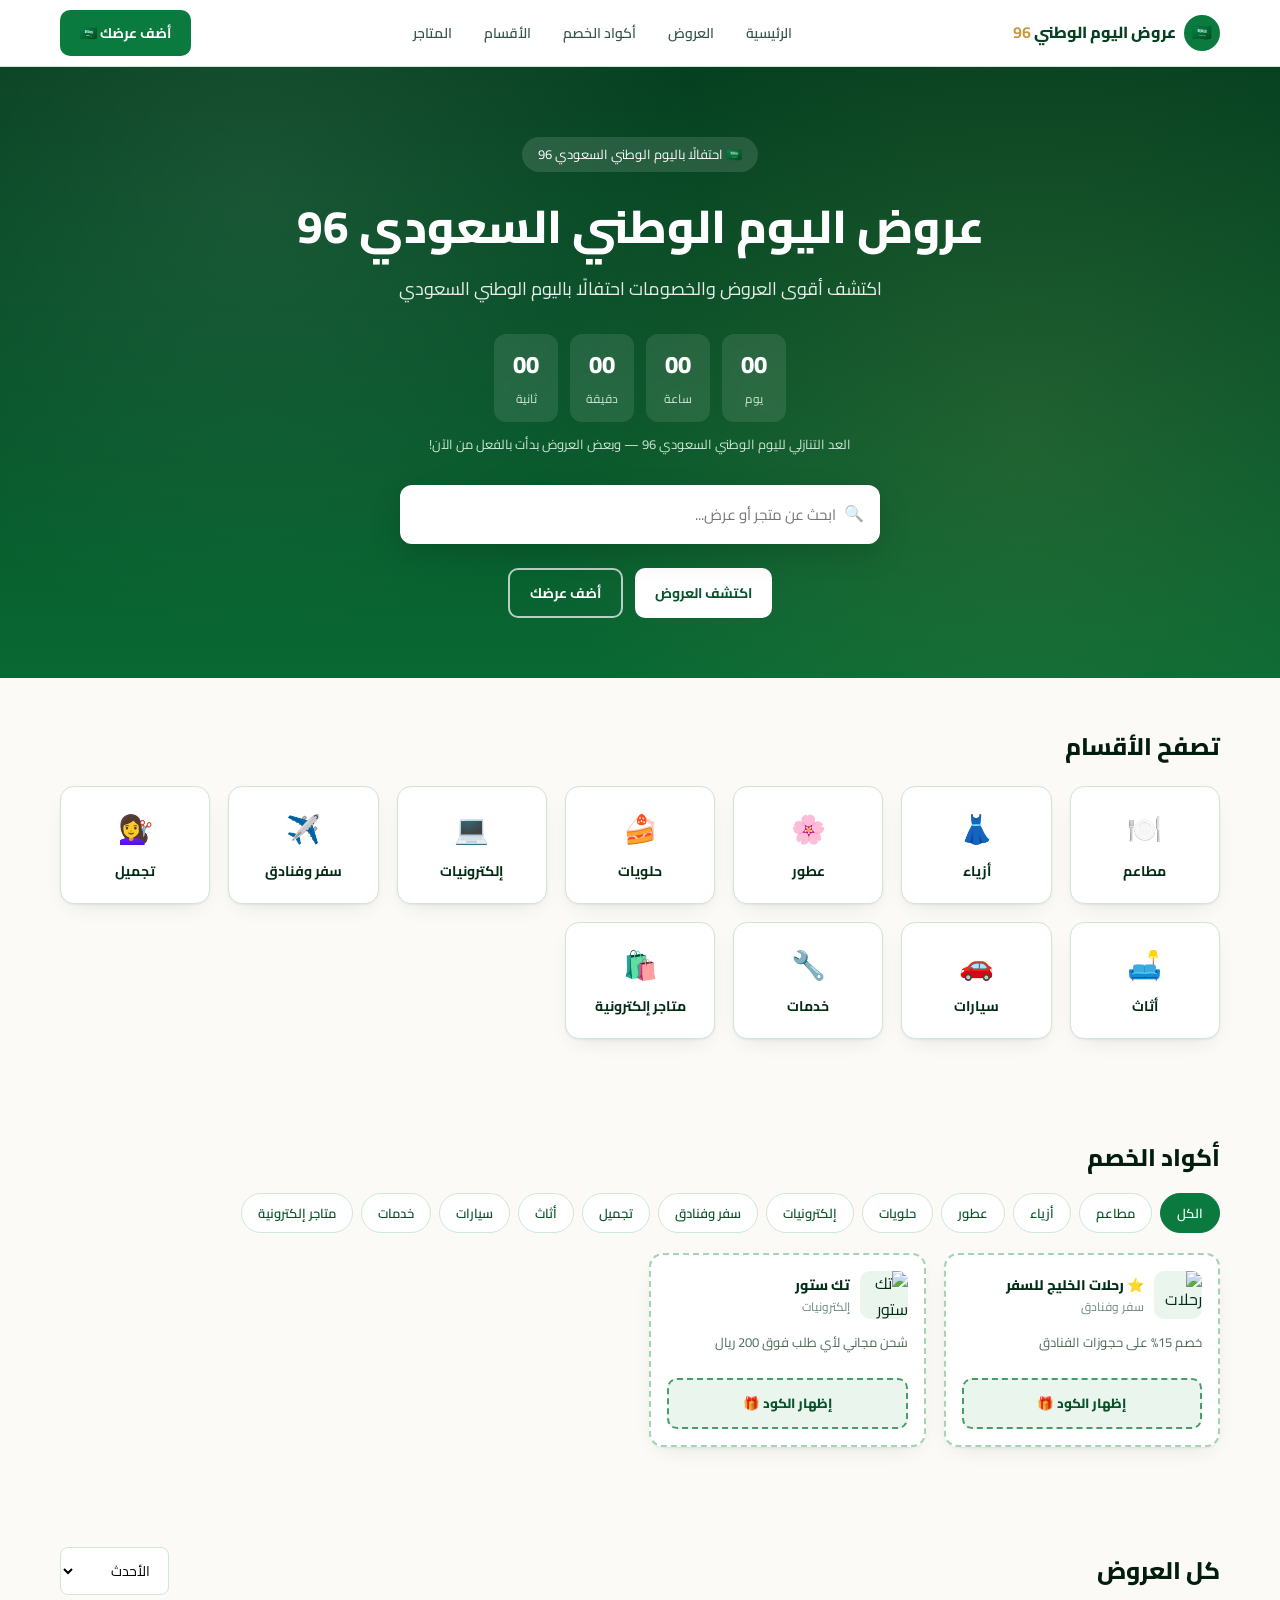
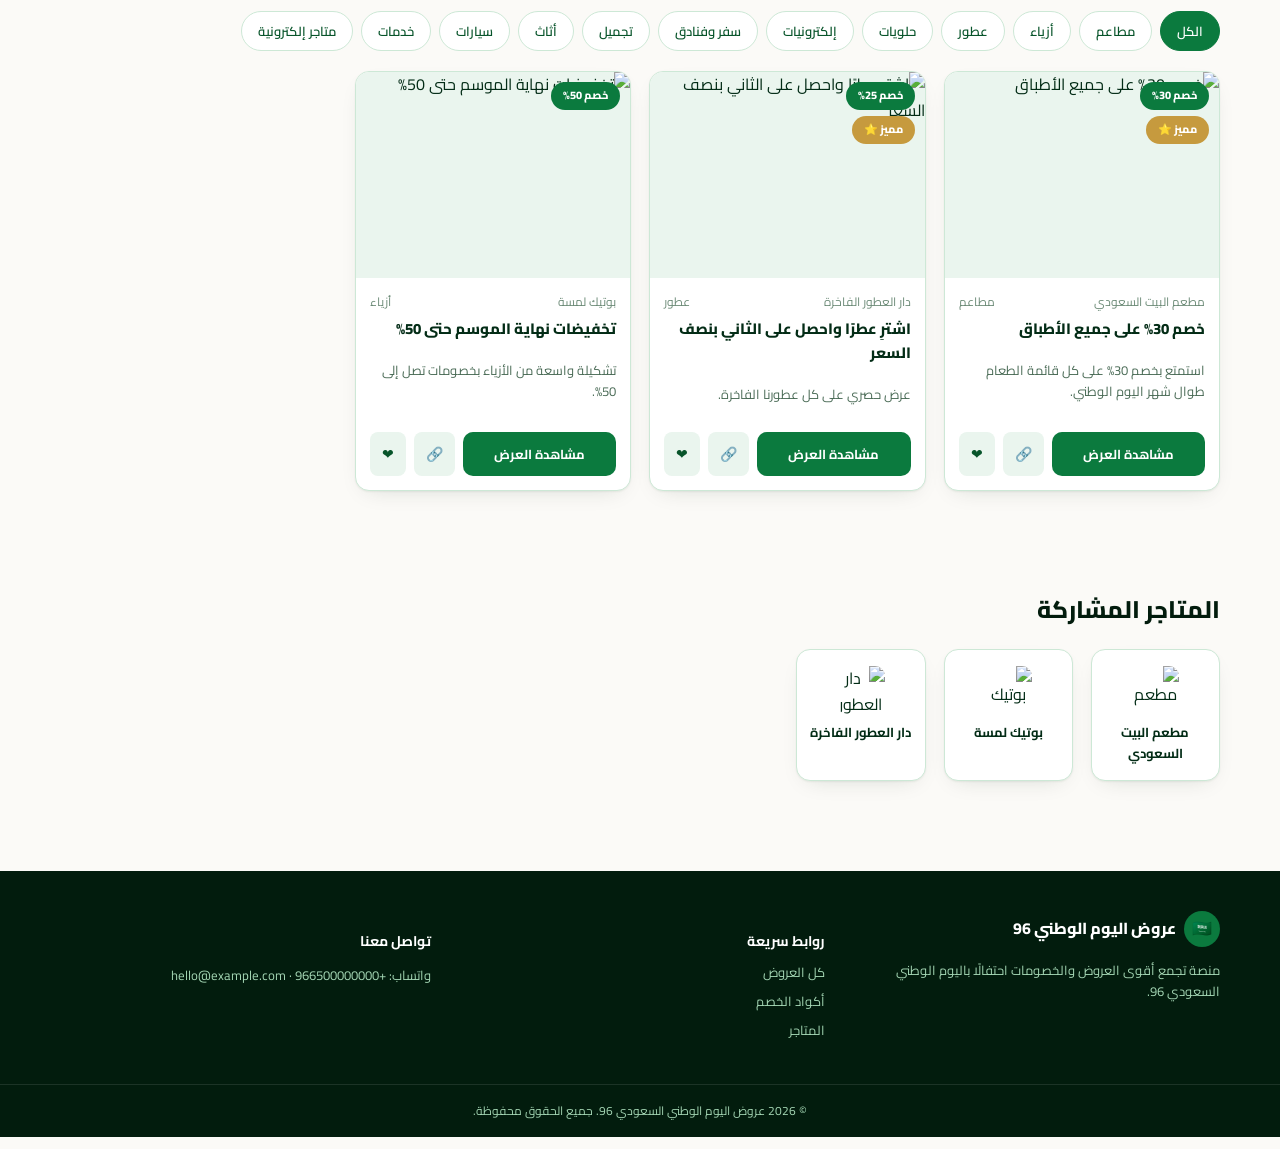
==== index.html @ 0e5556d0 "Add files via upload" ====
<!DOCTYPE html>
<html lang="ar" dir="rtl">
<head>
<meta charset="UTF-8">
<meta name="viewport" content="width=device-width, initial-scale=1.0">
<title>عروض اليوم الوطني السعودي 96 🇸🇦</title>
<meta name="description" content="اكتشف أقوى العروض والخصومات وأكواد الخصم من متاجرك المفضلة احتفالًا باليوم الوطني السعودي 96.">

<!-- Open Graph -->
<meta property="og:title" content="عروض اليوم الوطني السعودي 96 🇸🇦">
<meta property="og:description" content="اكتشف أقوى العروض والخصومات احتفالًا باليوم الوطني السعودي.">
<meta property="og:type" content="website">

<link rel="preconnect" href="https://fonts.googleapis.com">
<link rel="preconnect" href="https://fonts.gstatic.com" crossorigin>
<link href="https://fonts.googleapis.com/css2?family=Cairo:wght@400;500;600;700;800&display=swap" rel="stylesheet">
<link rel="stylesheet" href="assets/css/style.css">
</head>
<body>

<!-- ============ Header ============ -->
<header class="site-header">
  <div class="container header-inner">
    <a href="#" class="logo">
      <span class="logo-badge">🇸🇦</span>
      <span class="logo-text">عروض اليوم الوطني <b>96</b></span>
    </a>

    <nav class="main-nav" id="mainNav">
      <a href="#home">الرئيسية</a>
      <a href="#offers">العروض</a>
      <a href="#coupons">أكواد الخصم</a>
      <a href="#categories">الأقسام</a>
      <a href="#stores">المتاجر</a>
    </nav>

    <div class="header-actions">
      <button class="btn btn-primary" id="openSubmitBtn">أضف عرضك 🇸🇦</button>
    </div>

    <button class="menu-toggle" id="menuToggle" aria-label="فتح القائمة">☰</button>
  </div>
</header>

<!-- ============ Hero ============ -->
<section class="hero" id="home">
  <div class="container hero-inner">
    <span class="hero-badge">🇸🇦 احتفالًا باليوم الوطني السعودي 96</span>
    <h1>عروض اليوم الوطني السعودي 96</h1>
    <p class="hero-sub">اكتشف أقوى العروض والخصومات احتفالًا باليوم الوطني السعودي</p>

    <div class="countdown" id="countdown">
      <div class="cd-box"><span id="cd-days">00</span><small>يوم</small></div>
      <div class="cd-box"><span id="cd-hours">00</span><small>ساعة</small></div>
      <div class="cd-box"><span id="cd-minutes">00</span><small>دقيقة</small></div>
      <div class="cd-box"><span id="cd-seconds">00</span><small>ثانية</small></div>
    </div>
    <p class="countdown-note">العد التنازلي لليوم الوطني السعودي 96 — وبعض العروض بدأت بالفعل من الآن!</p>

    <div class="search-wrap">
      <input type="text" id="searchInput" placeholder="ابحث عن متجر أو عرض...">
      <span class="search-icon">🔍</span>
    </div>

    <div class="hero-buttons">
      <a href="#offers" class="btn btn-white">اكتشف العروض</a>
      <button class="btn btn-outline" id="heroSubmitBtn">أضف عرضك</button>
    </div>
  </div>
</section>

<div class="container">

  <!-- ============ Categories ============ -->
  <section class="section" id="categories">
    <h2 class="section-title">تصفح الأقسام</h2>
    <div class="grid categories-grid" id="categoriesGrid"></div>
  </section>

  <!-- ============ Coupons ============ -->
  <section class="section" id="coupons">
    <div class="section-header">
      <h2 class="section-title">أكواد الخصم</h2>
    </div>
    <div class="filters" id="couponFilters"></div>
    <div class="grid coupons-grid" id="couponsGrid"></div>
    <p class="empty-msg hidden" id="couponsEmpty">لا توجد أكواد خصم مطابقة</p>
  </section>

  <!-- ============ Offers ============ -->
  <section class="section" id="offers">
    <div class="section-header">
      <h2 class="section-title">كل العروض</h2>
      <select id="sortSelect" class="select-input">
        <option value="newest">الأحدث</option>
        <option value="discount">أعلى خصم</option>
      </select>
    </div>
    <div class="filters" id="offerFilters"></div>
    <div class="grid offers-grid" id="offersGrid"></div>
    <p class="empty-msg hidden" id="offersEmpty">لا توجد عروض مطابقة</p>
  </section>

  <!-- ============ Stores ============ -->
  <section class="section" id="stores">
    <h2 class="section-title">المتاجر المشاركة</h2>
    <div class="grid stores-grid" id="storesGrid"></div>
  </section>

</div>

<!-- ============ Footer ============ -->
<footer class="site-footer">
  <div class="container footer-inner">
    <div>
      <div class="logo" style="margin-bottom:12px;">
        <span class="logo-badge">🇸🇦</span>
        <span class="logo-text" style="color:#fff;">عروض اليوم الوطني 96</span>
      </div>
      <p class="footer-desc">منصة تجمع أقوى العروض والخصومات احتفالًا باليوم الوطني السعودي 96.</p>
    </div>
    <div>
      <h4>روابط سريعة</h4>
      <a href="#offers">كل العروض</a>
      <a href="#coupons">أكواد الخصم</a>
      <a href="#stores">المتاجر</a>
    </div>
    <div>
      <h4>تواصل معنا</h4>
      <p id="footerContact" class="footer-desc"></p>
    </div>
  </div>
  <p class="footer-copy">© <span id="year"></span> عروض اليوم الوطني السعودي 96. جميع الحقوق محفوظة.</p>
</footer>

<!-- ============ Offer/Coupon Detail Modal ============ -->
<div class="modal-overlay" id="detailModal">
  <div class="modal-box" id="detailModalContent"></div>
</div>

<!-- ============ Submit Offer Modal ============ -->
<div class="modal-overlay" id="submitModal">
  <div class="modal-box">
    <button class="modal-close" id="closeSubmitModal">✕</button>
    <h3>أضف عرضك 🇸🇦</h3>
    <p class="modal-note">عبّئ البيانات وسنراجعها ونتواصل معك لنشر العرض.</p>
    <form id="submitOfferForm">
      <label>اسم المتجر أو الموقع *<input required name="storeName" type="text"></label>
      <label>ما هو العرض؟ *<input required name="title" type="text"></label>
      <label>وصف العرض<textarea name="description" rows="3"></textarea></label>
      <label>رابط العرض أو المتجر *<input required name="offerUrl" type="url" dir="ltr" placeholder="https://"></label>
      <label>القسم *
        <select required name="category" id="submitCategorySelect"></select>
      </label>
      <label>كود الخصم (إن وجد)<input name="discountCode" type="text" dir="ltr"></label>
      <label>وسيلة تواصلك (جوال أو إيميل) *<input required name="contact" type="text"></label>
      <div class="submit-actions">
        <button type="submit" class="btn btn-primary" name="via" value="whatsapp">إرسال عبر واتساب</button>
        <button type="submit" class="btn btn-outline" name="via" value="email">إرسال عبر الإيميل</button>
      </div>
    </form>
  </div>
</div>

<script src="assets/js/app.js"></script>
</body>
</html>
---- assets/css/style.css ----
:root {
  --saudi-50: #eaf5ee;
  --saudi-100: #cde8d6;
  --saudi-200: #a3d5b3;
  --saudi-400: #469d68;
  --saudi-500: #0b7a3e;
  --saudi-600: #096933;
  --saudi-700: #07542a;
  --saudi-800: #054020;
  --saudi-950: #021c0d;
  --gold-500: #c69a3e;
  --sand-50: #fbfaf7;
  --text: #032c16;
  --radius: 14px;
  --shadow: 0 1px 2px rgba(3,44,22,.06), 0 8px 24px -12px rgba(3,44,22,.18);
  --shadow-hover: 0 4px 10px rgba(3,44,22,.08), 0 16px 32px -12px rgba(3,44,22,.24);
}

* { box-sizing: border-box; }

body {
  margin: 0;
  font-family: 'Cairo', Tahoma, Arial, sans-serif;
  background: var(--sand-50);
  color: var(--text);
  line-height: 1.6;
}

a { text-decoration: none; color: inherit; }
img { max-width: 100%; display: block; }
button { font-family: inherit; cursor: pointer; border: none; }
.hidden { display: none !important; }

.container { max-width: 1200px; margin: 0 auto; padding: 0 20px; }

/* ---------- Buttons ---------- */
.btn {
  display: inline-flex;
  align-items: center;
  justify-content: center;
  gap: 6px;
  padding: 10px 20px;
  border-radius: 10px;
  font-weight: 700;
  font-size: 14px;
  transition: .2s;
}
.btn-primary { background: var(--saudi-500); color: #fff; }
.btn-primary:hover { background: var(--saudi-600); }
.btn-white { background: #fff; color: var(--saudi-700); }
.btn-white:hover { background: var(--saudi-50); }
.btn-outline { background: transparent; border: 2px solid rgba(255,255,255,.7); color: #fff; }
.btn-outline:hover { background: rgba(255,255,255,.1); }

/* ---------- Header ---------- */
.site-header {
  position: sticky; top: 0; z-index: 50;
  background: rgba(255,255,255,.92);
  backdrop-filter: blur(8px);
  border-bottom: 1px solid var(--saudi-100);
}
.header-inner { display: flex; align-items: center; justify-content: space-between; height: 66px; gap: 16px; }
.logo { display: flex; align-items: center; gap: 8px; flex-shrink: 0; }
.logo-badge { display: grid; place-items: center; width: 36px; height: 36px; border-radius: 50%; background: var(--saudi-500); color: #fff; font-size: 16px; }
.logo-text { font-weight: 800; color: var(--saudi-800); font-size: 16px; }
.logo-text b { color: var(--gold-500); }
.main-nav { display: flex; gap: 4px; }
.main-nav a { padding: 8px 14px; border-radius: 8px; font-weight: 600; font-size: 14px; color: rgba(3,44,22,.8); }
.main-nav a:hover { background: var(--saudi-50); color: var(--saudi-700); }
.menu-toggle { display: none; background: none; font-size: 22px; color: var(--saudi-700); }

@media (max-width: 860px) {
  .main-nav { position: absolute; top: 66px; right: 0; left: 0; background: #fff; flex-direction: column; padding: 10px; border-bottom: 1px solid var(--saudi-100); display: none; }
  .main-nav.open { display: flex; }
  .menu-toggle { display: block; }
  .header-actions { display: none; }
}

/* ---------- Hero ---------- */
.hero {
  background: radial-gradient(circle at 20% 20%, rgba(255,255,255,.08), transparent 40%),
              radial-gradient(circle at 80% 60%, rgba(217,180,92,.12), transparent 45%),
              linear-gradient(180deg, var(--saudi-800), var(--saudi-700) 55%, var(--saudi-600));
  padding: 70px 0 60px;
  text-align: center;
}
.hero-badge { display: inline-block; background: rgba(255,255,255,.12); color: #fff; padding: 7px 16px; border-radius: 999px; font-size: 13px; margin-bottom: 18px; }
.hero h1 { color: #fff; font-size: clamp(28px, 5vw, 46px); font-weight: 800; margin: 0 0 12px; }
.hero-sub { color: rgba(255,255,255,.9); font-size: clamp(15px, 2vw, 18px); max-width: 600px; margin: 0 auto 30px; }

.countdown { display: flex; justify-content: center; gap: 12px; margin-bottom: 12px; flex-wrap: wrap; }
.cd-box { background: rgba(255,255,255,.1); border-radius: 12px; padding: 12px 16px; min-width: 64px; backdrop-filter: blur(4px); }
.cd-box span { display: block; color: #fff; font-size: 24px; font-weight: 800; }
.cd-box small { color: var(--saudi-100); font-size: 12px; }
.countdown-note { color: var(--saudi-100); font-size: 13px; margin: 0 0 30px; }

.search-wrap { position: relative; max-width: 480px; margin: 0 auto 24px; }
.search-wrap input {
  width: 100%; padding: 15px 44px 15px 16px; border: none; border-radius: 12px;
  font-size: 15px; font-family: inherit; box-shadow: 0 10px 30px rgba(0,0,0,.15);
}
.search-icon { position: absolute; right: 16px; top: 50%; transform: translateY(-50%); opacity: .5; }
.hero-buttons { display: flex; gap: 12px; justify-content: center; flex-wrap: wrap; }

/* ---------- Sections ---------- */
.section { padding: 50px 0; }
.section-title { font-size: 24px; font-weight: 800; color: var(--saudi-950); margin: 0 0 20px; }
.section-header { display: flex; align-items: center; justify-content: space-between; flex-wrap: wrap; gap: 10px; margin-bottom: 16px; }
.section-header .section-title { margin: 0; }

.select-input {
  padding: 9px 14px; border-radius: 8px; border: 1px solid var(--saudi-100);
  font-family: inherit; font-size: 14px; background: #fff;
}

.filters { display: flex; flex-wrap: wrap; gap: 8px; margin-bottom: 20px; }
.filter-pill {
  padding: 7px 16px; border-radius: 999px; border: 1px solid var(--saudi-100);
  background: #fff; font-size: 13px; font-weight: 600; color: var(--saudi-700);
}
.filter-pill.active { background: var(--saudi-500); border-color: var(--saudi-500); color: #fff; }

.grid { display: grid; gap: 18px; }
.categories-grid { grid-template-columns: repeat(auto-fill, minmax(130px, 1fr)); }
.offers-grid, .coupons-grid { grid-template-columns: repeat(auto-fill, minmax(250px, 1fr)); }
.stores-grid { grid-template-columns: repeat(auto-fill, minmax(120px, 1fr)); }

.empty-msg { text-align: center; padding: 50px 20px; color: #6b8a76; border: 1px dashed var(--saudi-200); border-radius: var(--radius); background: rgba(11,122,62,.03); }

/* ---------- Category Card ---------- */
.category-card {
  background: #fff; border: 1px solid var(--saudi-100); border-radius: var(--radius);
  padding: 20px 12px; text-align: center; box-shadow: var(--shadow); transition: .2s;
}
.category-card:hover { transform: translateY(-3px); box-shadow: var(--shadow-hover); border-color: var(--saudi-200); }
.category-card .icon { font-size: 28px; margin-bottom: 8px; }
.category-card .name { font-weight: 700; font-size: 14px; }

/* ---------- Offer Card ---------- */
.offer-card {
  background: #fff; border: 1px solid var(--saudi-100); border-radius: var(--radius);
  overflow: hidden; box-shadow: var(--shadow); transition: .2s; display: flex; flex-direction: column;
}
.offer-card:hover { transform: translateY(-3px); box-shadow: var(--shadow-hover); }
.offer-img-wrap { position: relative; aspect-ratio: 4/3; background: var(--saudi-50); overflow: hidden; }
.offer-img-wrap img { width: 100%; height: 100%; object-fit: cover; }
.badge-discount, .badge-featured {
  position: absolute; top: 10px; padding: 5px 12px; border-radius: 999px; font-size: 11px; font-weight: 800; color: #fff;
}
.badge-discount { right: 10px; background: var(--saudi-500); }
.badge-featured { right: 10px; top: 44px; background: var(--gold-500); }
.offer-body { padding: 14px; display: flex; flex-direction: column; gap: 6px; flex: 1; }
.offer-meta { display: flex; justify-content: space-between; font-size: 12px; color: #6b8a76; }
.offer-title { font-weight: 800; font-size: 15px; margin: 0; }
.offer-desc { font-size: 13px; color: #4a6b56; flex: 1; }
.offer-footer { display: flex; gap: 8px; margin-top: 8px; }
.offer-footer .btn { flex: 1; padding: 9px; font-size: 13px; }
.icon-btn { background: var(--saudi-50); color: var(--saudi-700); border-radius: 8px; padding: 9px 12px; font-size: 14px; }
.icon-btn.active { background: var(--saudi-500); color: #fff; }

/* ---------- Coupon Card ---------- */
.coupon-card { background: #fff; border: 2px dashed var(--saudi-200); border-radius: var(--radius); padding: 16px; box-shadow: var(--shadow); }
.coupon-top { display: flex; align-items: center; gap: 10px; margin-bottom: 10px; }
.coupon-logo { width: 48px; height: 48px; border-radius: 10px; object-fit: cover; background: var(--saudi-50); }
.coupon-store { font-weight: 800; font-size: 14px; }
.coupon-cat { font-size: 12px; color: #6b8a76; }
.coupon-desc { font-size: 13px; color: #4a6b56; margin-bottom: 12px; min-height: 34px; }
.coupon-reveal-btn { width: 100%; padding: 11px; border-radius: 10px; border: 2px dashed var(--saudi-400); background: var(--saudi-50); color: var(--saudi-700); font-weight: 800; }
.coupon-code-box { display: flex; align-items: center; justify-content: space-between; background: var(--saudi-500); color: #fff; padding: 11px 16px; border-radius: 10px; font-weight: 800; letter-spacing: 2px; }
.coupon-code-box small { font-weight: 700; letter-spacing: 0; font-size: 11px; }

/* ---------- Store Card ---------- */
.store-card { background: #fff; border: 1px solid var(--saudi-100); border-radius: var(--radius); padding: 16px 10px; text-align: center; box-shadow: var(--shadow); transition: .2s; }
.store-card:hover { transform: translateY(-3px); box-shadow: var(--shadow-hover); }
.store-card img { width: 48px; height: 48px; border-radius: 10px; object-fit: cover; margin: 0 auto 8px; }
.store-card .name { font-size: 13px; font-weight: 700; }

/* ---------- Footer ---------- */
.site-footer { background: var(--saudi-950); color: var(--saudi-100); margin-top: 40px; padding-top: 40px; }
.footer-inner { display: grid; gap: 24px; grid-template-columns: repeat(auto-fit, minmax(180px, 1fr)); padding-bottom: 24px; }
.site-footer h4 { color: #fff; font-size: 14px; margin-bottom: 10px; }
.site-footer a, .footer-desc { display: block; color: var(--saudi-200); font-size: 13px; margin-bottom: 8px; }
.footer-copy { text-align: center; border-top: 1px solid rgba(255,255,255,.1); padding: 16px 0; font-size: 12px; color: var(--saudi-200); }

/* ---------- Modal ---------- */
.modal-overlay {
  display: none; position: fixed; inset: 0; background: rgba(2,28,13,.5);
  z-index: 100; align-items: center; justify-content: center; padding: 20px;
}
.modal-overlay.open { display: flex; }
.modal-box {
  background: #fff; border-radius: var(--radius); max-width: 520px; width: 100%;
  max-height: 90vh; overflow-y: auto; padding: 28px; position: relative;
}
.modal-close { position: absolute; top: 16px; left: 16px; background: var(--saudi-50); width: 32px; height: 32px; border-radius: 50%; font-size: 14px; }
.modal-note { color: #6b8a76; font-size: 13px; margin-bottom: 18px; }

#submitOfferForm label { display: block; font-size: 13px; font-weight: 700; margin-bottom: 14px; }
#submitOfferForm input, #submitOfferForm textarea, #submitOfferForm select {
  width: 100%; margin-top: 6px; padding: 10px 12px; border-radius: 8px;
  border: 1px solid var(--saudi-100); font-family: inherit; font-size: 14px;
}
.submit-actions { display: flex; gap: 10px; margin-top: 6px; }
.submit-actions .btn { flex: 1; }

/* Offer/coupon detail modal content */
.detail-img { width: 100%; border-radius: 12px; margin-bottom: 16px; aspect-ratio: 16/10; object-fit: cover; }
.detail-title { font-size: 20px; font-weight: 800; margin: 0 0 8px; }
.detail-meta { font-size: 13px; color: #6b8a76; margin-bottom: 10px; }
.detail-desc { margin-bottom: 16px; color: #33513f; }
.detail-actions { display: flex; flex-direction: column; gap: 10px; }

@media (max-width: 600px) {
  .header-actions { display: none; }
  .footer-inner { text-align: center; }
}
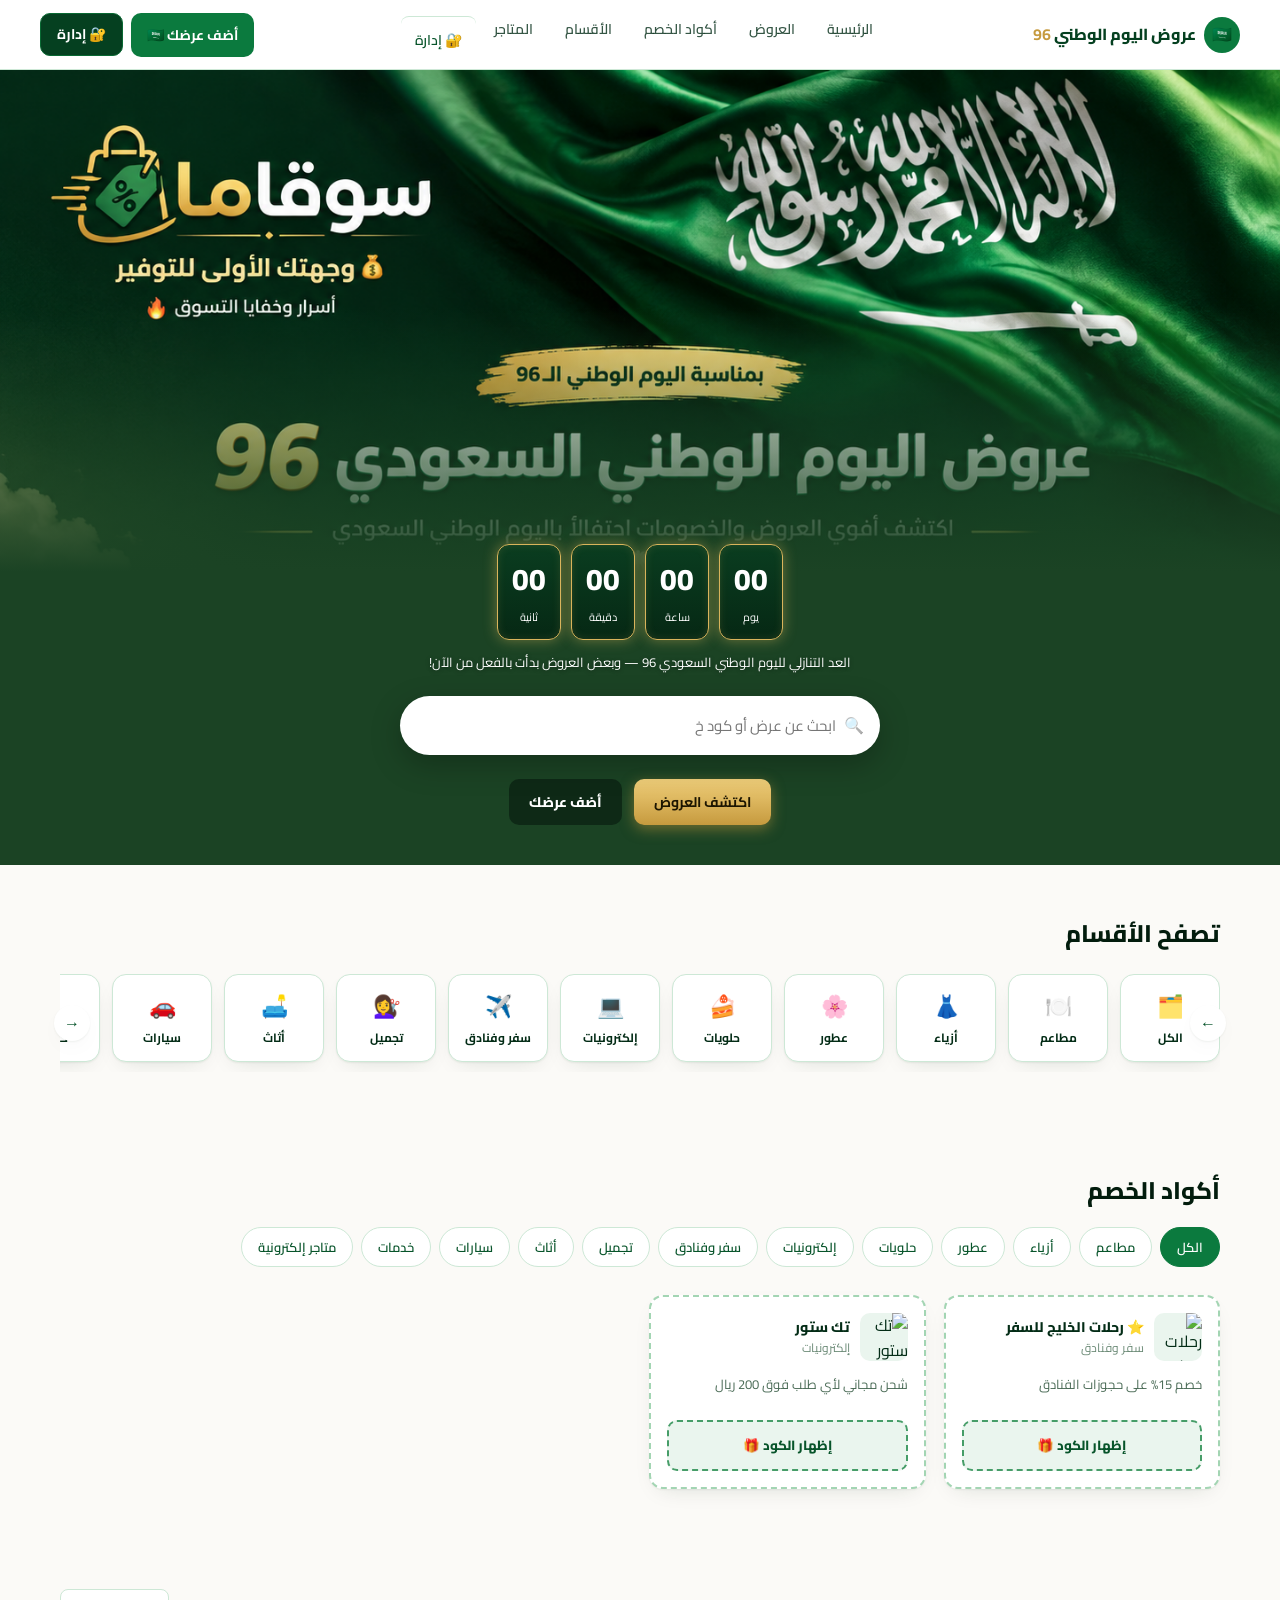
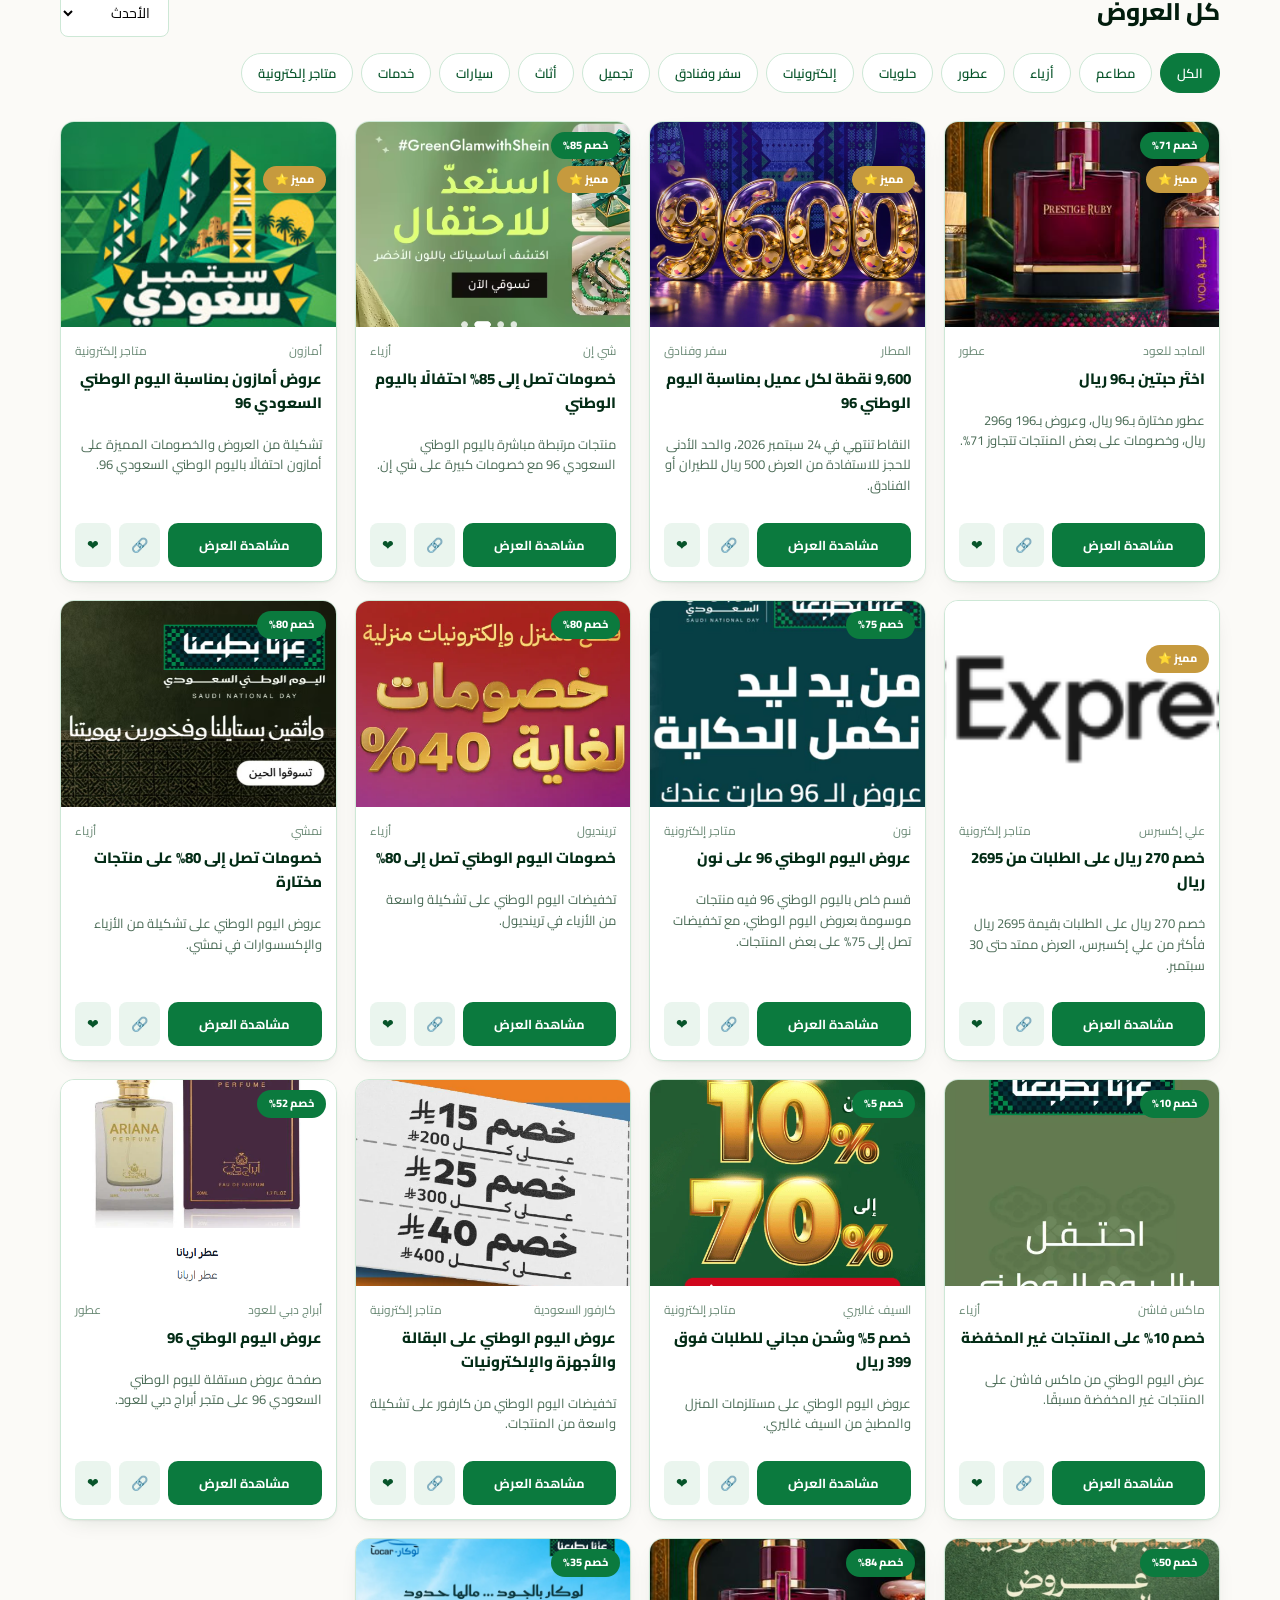
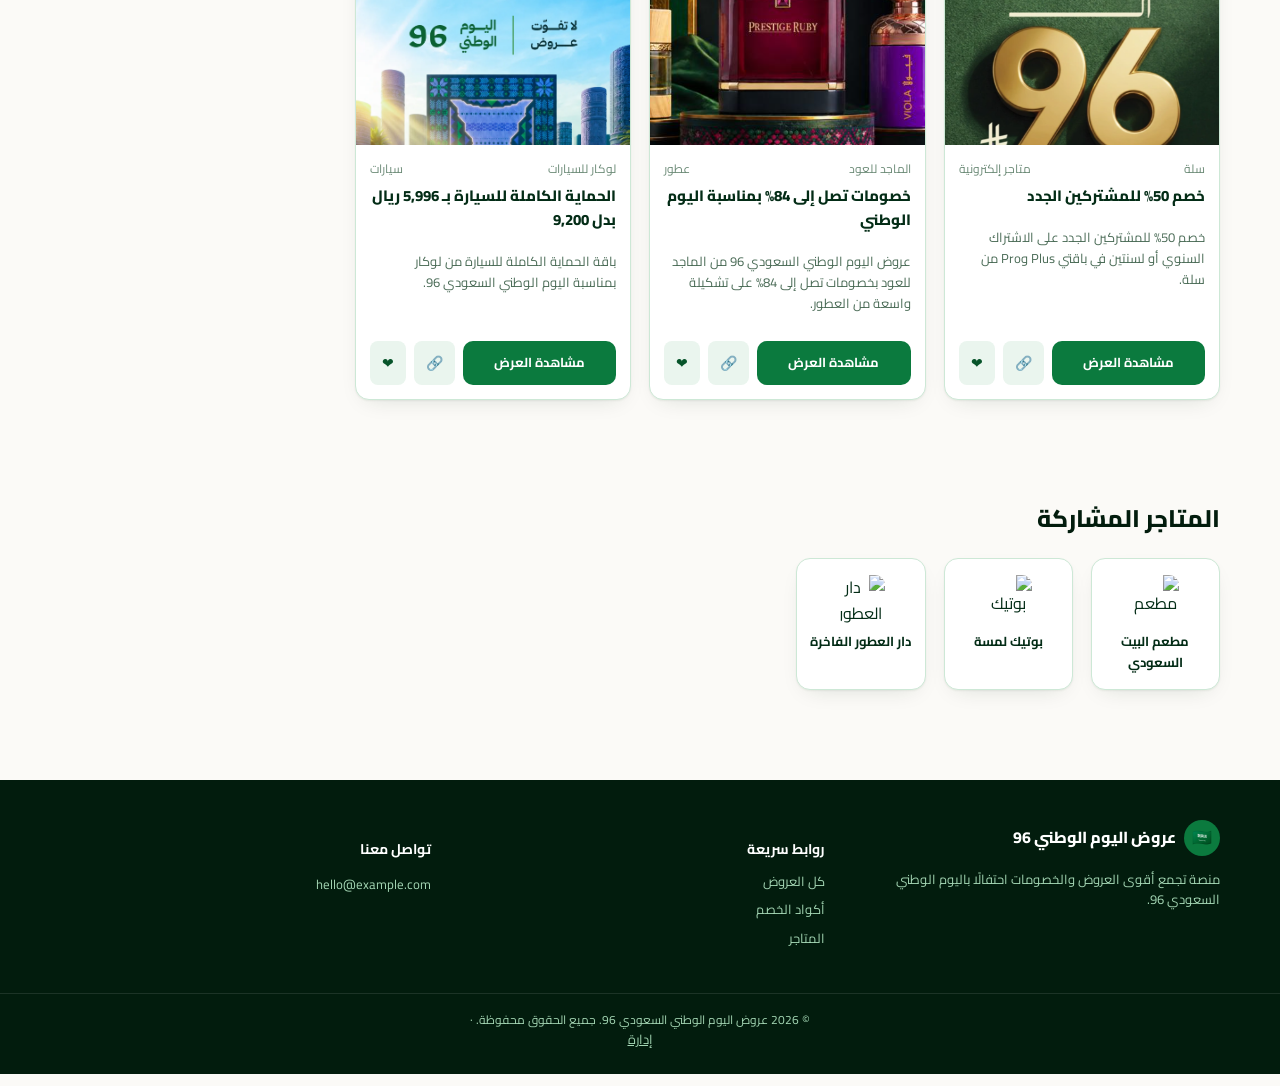
==== commit 9e1f63a2: "Add files via upload" ====
--- a/index.html
+++ b/index.html
@@ -32,10 +32,12 @@
       <a href="#coupons">أكواد الخصم</a>
       <a href="#categories">الأقسام</a>
       <a href="#stores">المتاجر</a>
+      <a href="/admin/" class="mobile-admin-link">🔐 إدارة</a>
     </nav>
 
     <div class="header-actions">
       <button class="btn btn-primary" id="openSubmitBtn">أضف عرضك 🇸🇦</button>
+      <a href="/admin/" class="btn btn-admin">🔐 إدارة</a>
     </div>
 
     <button class="menu-toggle" id="menuToggle" aria-label="فتح القائمة">☰</button>
@@ -44,10 +46,11 @@
 
 <!-- ============ Hero ============ -->
 <section class="hero" id="home">
+  <div class="hero-bg"></div>
   <div class="container hero-inner">
-    <span class="hero-badge">🇸🇦 احتفالًا باليوم الوطني السعودي 96</span>
-    <h1>عروض اليوم الوطني السعودي 96</h1>
-    <p class="hero-sub">اكتشف أقوى العروض والخصومات احتفالًا باليوم الوطني السعودي</p>
+    <span class="hero-badge visually-hidden">🇸🇦 احتفالًا باليوم الوطني السعودي 96</span>
+    <h1 class="visually-hidden">عروض اليوم الوطني السعودي 96</h1>
+    <p class="hero-sub visually-hidden">اكتشف أقوى العروض والخصومات احتفالًا باليوم الوطني السعودي</p>
 
     <div class="countdown" id="countdown">
       <div class="cd-box"><span id="cd-days">00</span><small>يوم</small></div>
@@ -58,13 +61,13 @@
     <p class="countdown-note">العد التنازلي لليوم الوطني السعودي 96 — وبعض العروض بدأت بالفعل من الآن!</p>
 
     <div class="search-wrap">
-      <input type="text" id="searchInput" placeholder="ابحث عن متجر أو عرض...">
+      <input type="text" id="searchInput" placeholder="">
       <span class="search-icon">🔍</span>
     </div>
 
     <div class="hero-buttons">
-      <a href="#offers" class="btn btn-white">اكتشف العروض</a>
-      <button class="btn btn-outline" id="heroSubmitBtn">أضف عرضك</button>
+      <a href="#offers" class="btn btn-gold">اكتشف العروض</a>
+      <button class="btn btn-gold-outline" id="heroSubmitBtn">أضف عرضك</button>
     </div>
   </div>
 </section>
@@ -74,7 +77,11 @@
   <!-- ============ Categories ============ -->
   <section class="section" id="categories">
     <h2 class="section-title">تصفح الأقسام</h2>
-    <div class="grid categories-grid" id="categoriesGrid"></div>
+    <div class="categories-wrap">
+      <button class="categories-scroll-btn right" id="catScrollRight" aria-label="التالي">←</button>
+      <div class="grid categories-grid" id="categoriesGrid"></div>
+      <button class="categories-scroll-btn left" id="catScrollLeft" aria-label="السابق">→</button>
+    </div>
   </section>
 
   <!-- ============ Coupons ============ -->
@@ -130,7 +137,7 @@
       <p id="footerContact" class="footer-desc"></p>
     </div>
   </div>
-  <p class="footer-copy">© <span id="year"></span> عروض اليوم الوطني السعودي 96. جميع الحقوق محفوظة.</p>
+  <p class="footer-copy">© <span id="year"></span> عروض اليوم الوطني السعودي 96. جميع الحقوق محفوظة. · <a href="/admin/" class="admin-link">إدارة</a></p>
 </footer>
 
 <!-- ============ Offer/Coupon Detail Modal ============ -->
@@ -144,7 +151,9 @@
     <button class="modal-close" id="closeSubmitModal">✕</button>
     <h3>أضف عرضك 🇸🇦</h3>
     <p class="modal-note">عبّئ البيانات وسنراجعها ونتواصل معك لنشر العرض.</p>
-    <form id="submitOfferForm">
+    <form id="submitOfferForm" name="submit-offer" method="POST" data-netlify="true" netlify-honeypot="bot-field">
+      <input type="hidden" name="form-name" value="submit-offer">
+      <p class="hidden"><label>لا تعبّئ هذا الحقل: <input name="bot-field"></label></p>
       <label>اسم المتجر أو الموقع *<input required name="storeName" type="text"></label>
       <label>ما هو العرض؟ *<input required name="title" type="text"></label>
       <label>وصف العرض<textarea name="description" rows="3"></textarea></label>
@@ -155,10 +164,14 @@
       <label>كود الخصم (إن وجد)<input name="discountCode" type="text" dir="ltr"></label>
       <label>وسيلة تواصلك (جوال أو إيميل) *<input required name="contact" type="text"></label>
       <div class="submit-actions">
-        <button type="submit" class="btn btn-primary" name="via" value="whatsapp">إرسال عبر واتساب</button>
-        <button type="submit" class="btn btn-outline" name="via" value="email">إرسال عبر الإيميل</button>
+        <button type="submit" class="btn btn-primary">إرسال العرض للمراجعة</button>
       </div>
     </form>
+    <div id="submitSuccessMsg" class="hidden">
+      <p class="modal-note" style="color:var(--saudi-600);font-weight:700;">
+        ✅ تم إرسال عرضك بنجاح! سنراجعه ونضيفه للموقع قريبًا بإذن الله.
+      </p>
+    </div>
   </div>
 </div>
 
--- a/assets/css/style.css
+++ b/assets/css/style.css
@@ -49,8 +49,14 @@
 .btn-primary:hover { background: var(--saudi-600); }
 .btn-white { background: #fff; color: var(--saudi-700); }
 .btn-white:hover { background: var(--saudi-50); }
+.btn-admin { background: var(--saudi-800); color: #fff; border: 1px solid var(--saudi-600); }
+.btn-admin:hover { background: var(--saudi-950); }
+.mobile-admin-link { border-top: 1px solid var(--saudi-100); margin-top: 6px; padding-top: 12px !important; color: var(--saudi-700) !important; }
 .btn-outline { background: transparent; border: 2px solid rgba(255,255,255,.7); color: #fff; }
 .btn-outline:hover { background: rgba(255,255,255,.1); }
+
+/* ---------- Souqama Banner ---------- */
+/* (تمت إزالته - الشعار الآن جزء من صورة الـHero الرئيسية) */
 
 /* ---------- Header ---------- */
 .site-header {
@@ -59,48 +65,105 @@
   backdrop-filter: blur(8px);
   border-bottom: 1px solid var(--saudi-100);
 }
-.header-inner { display: flex; align-items: center; justify-content: space-between; height: 66px; gap: 16px; }
+.header-inner { display: flex; align-items: center; justify-content: space-between; min-height: 66px; padding: 10px 0; gap: 12px; flex-wrap: wrap; }
 .logo { display: flex; align-items: center; gap: 8px; flex-shrink: 0; }
 .logo-badge { display: grid; place-items: center; width: 36px; height: 36px; border-radius: 50%; background: var(--saudi-500); color: #fff; font-size: 16px; }
 .logo-text { font-weight: 800; color: var(--saudi-800); font-size: 16px; }
 .logo-text b { color: var(--gold-500); }
-.main-nav { display: flex; gap: 4px; }
+.main-nav { display: flex; gap: 4px; flex-wrap: wrap; }
 .main-nav a { padding: 8px 14px; border-radius: 8px; font-weight: 600; font-size: 14px; color: rgba(3,44,22,.8); }
 .main-nav a:hover { background: var(--saudi-50); color: var(--saudi-700); }
 .menu-toggle { display: none; background: none; font-size: 22px; color: var(--saudi-700); }
-
-@media (max-width: 860px) {
-  .main-nav { position: absolute; top: 66px; right: 0; left: 0; background: #fff; flex-direction: column; padding: 10px; border-bottom: 1px solid var(--saudi-100); display: none; }
+.header-actions { display: flex; align-items: center; gap: 8px; flex-shrink: 0; }
+.header-actions .btn { white-space: nowrap; padding: 9px 16px; }
+
+@media (max-width: 1080px) {
+  .main-nav { position: absolute; top: 100%; right: 0; left: 0; background: #fff; flex-direction: column; padding: 10px; border-bottom: 1px solid var(--saudi-100); display: none; }
   .main-nav.open { display: flex; }
   .menu-toggle { display: block; }
   .header-actions { display: none; }
 }
 
 /* ---------- Hero ---------- */
+.visually-hidden {
+  position: absolute !important;
+  width: 1px; height: 1px;
+  padding: 0; margin: -1px;
+  overflow: hidden;
+  clip: rect(0,0,0,0);
+  white-space: nowrap;
+  border: 0;
+}
 .hero {
-  background: radial-gradient(circle at 20% 20%, rgba(255,255,255,.08), transparent 40%),
-              radial-gradient(circle at 80% 60%, rgba(217,180,92,.12), transparent 45%),
-              linear-gradient(180deg, var(--saudi-800), var(--saudi-700) 55%, var(--saudi-600));
-  padding: 70px 0 60px;
+  position: relative;
+  background: #1b4324;
+  padding-bottom: 40px;
   text-align: center;
-}
+  overflow: hidden;
+}
+.hero-bg {
+  width: 100%;
+  padding-top: 41%; /* نسبة ارتفاع الصورة (593/1444) */
+  background-image: url('../images/uploads/hero-national-day.png');
+  background-size: 100% auto;
+  background-position: top center;
+  background-repeat: no-repeat;
+  position: relative;
+}
+.hero-bg::after {
+  content: "";
+  position: absolute;
+  left: 0; right: 0; bottom: 0;
+  height: 55%;
+  background: linear-gradient(to bottom, rgba(27,67,36,0) 0%, #1b4324 92%);
+  pointer-events: none;
+}
+.hero-inner { width: 100%; margin-top: -4%; position: relative; z-index: 1; }
+
 .hero-badge { display: inline-block; background: rgba(255,255,255,.12); color: #fff; padding: 7px 16px; border-radius: 999px; font-size: 13px; margin-bottom: 18px; }
 .hero h1 { color: #fff; font-size: clamp(28px, 5vw, 46px); font-weight: 800; margin: 0 0 12px; }
 .hero-sub { color: rgba(255,255,255,.9); font-size: clamp(15px, 2vw, 18px); max-width: 600px; margin: 0 auto 30px; }
 
-.countdown { display: flex; justify-content: center; gap: 12px; margin-bottom: 12px; flex-wrap: wrap; }
-.cd-box { background: rgba(255,255,255,.1); border-radius: 12px; padding: 12px 16px; min-width: 64px; backdrop-filter: blur(4px); }
-.cd-box span { display: block; color: #fff; font-size: 24px; font-weight: 800; }
-.cd-box small { color: var(--saudi-100); font-size: 12px; }
-.countdown-note { color: var(--saudi-100); font-size: 13px; margin: 0 0 30px; }
+.countdown { display: flex; justify-content: center; gap: 10px; margin-bottom: 12px; flex-wrap: wrap; }
+.cd-box {
+  background: linear-gradient(180deg, #0a3d20, #062814);
+  border: 1.5px solid #d9b45c;
+  box-shadow: 0 0 14px rgba(217,180,92,.45), inset 0 0 8px rgba(217,180,92,.15);
+  border-radius: 12px;
+  padding: 10px 14px;
+  min-width: 60px;
+}
+.cd-box span { display: block; color: #ffffff; font-size: clamp(20px, 3vw, 30px); font-weight: 800; }
+.cd-box small { color: #fff; font-size: 11px; }
+.countdown-note { color: #fff; text-shadow: 0 1px 4px rgba(0,0,0,.4); font-size: 13px; margin: 0 0 24px; max-width: 90%; margin-inline: auto; }
 
 .search-wrap { position: relative; max-width: 480px; margin: 0 auto 24px; }
 .search-wrap input {
-  width: 100%; padding: 15px 44px 15px 16px; border: none; border-radius: 12px;
-  font-size: 15px; font-family: inherit; box-shadow: 0 10px 30px rgba(0,0,0,.15);
+  width: 100%; padding: 15px 44px 15px 16px; border: none; border-radius: 999px;
+  font-size: 15px; font-family: inherit; box-shadow: 0 10px 30px rgba(0,0,0,.25);
 }
 .search-icon { position: absolute; right: 16px; top: 50%; transform: translateY(-50%); opacity: .5; }
 .hero-buttons { display: flex; gap: 12px; justify-content: center; flex-wrap: wrap; }
+
+.btn-gold {
+  background: linear-gradient(180deg, #f0cf7a, var(--gold-500));
+  color: #1c1500;
+  box-shadow: 0 4px 14px rgba(198,154,62,.5);
+}
+.btn-gold:hover { filter: brightness(1.05); }
+.btn-gold-outline {
+  background: rgba(4,21,12,.55);
+  border: 2px solid var(--gold-400);
+  color: #fff;
+  font-weight: 800;
+}
+.btn-gold-outline:hover { background: rgba(217,180,92,.25); }
+
+@media (max-width: 700px) {
+  .hero-bg { padding-top: 55%; background-size: 160% auto; }
+  .hero-inner { margin-top: -9%; }
+  .cd-box { min-width: 52px; padding: 8px 10px; }
+}
 
 /* ---------- Sections ---------- */
 .section { padding: 50px 0; }
@@ -121,8 +184,51 @@
 .filter-pill.active { background: var(--saudi-500); border-color: var(--saudi-500); color: #fff; }
 
 .grid { display: grid; gap: 18px; }
-.categories-grid { grid-template-columns: repeat(auto-fill, minmax(130px, 1fr)); }
+.categories-grid {
+  display: flex;
+  overflow-x: auto;
+  scroll-snap-type: x mandatory;
+  gap: 12px;
+  padding-bottom: 10px;
+  -webkit-overflow-scrolling: touch;
+  scrollbar-width: thin;
+  scrollbar-color: var(--saudi-200) transparent;
+}
+.categories-grid::-webkit-scrollbar { height: 6px; }
+.categories-grid::-webkit-scrollbar-thumb { background: var(--saudi-200); border-radius: 999px; }
+.categories-grid .category-card {
+  scroll-snap-align: start;
+  flex: 0 0 100px;
+  padding: 14px 8px;
+}
+.categories-grid .category-card .icon { font-size: 22px; margin-bottom: 4px; }
+.categories-grid .category-card .name { font-size: 12px; }
+.categories-wrap { position: relative; }
+.categories-scroll-btn {
+  position: absolute; top: 50%; transform: translateY(-50%);
+  width: 36px; height: 36px; border-radius: 50%; background: #fff;
+  box-shadow: var(--shadow); display: grid; place-items: center;
+  font-size: 16px; color: var(--saudi-700); z-index: 2;
+}
+.categories-scroll-btn.right { right: -6px; }
+.categories-scroll-btn.left { left: -6px; }
+@media (max-width: 700px) { .categories-scroll-btn { display: none; } }
+
 .offers-grid, .coupons-grid { grid-template-columns: repeat(auto-fill, minmax(250px, 1fr)); }
+
+.filters {
+  display: flex;
+  flex-wrap: nowrap;
+  overflow-x: auto;
+  gap: 8px;
+  padding-bottom: 8px;
+  -webkit-overflow-scrolling: touch;
+  scrollbar-width: thin;
+  scrollbar-color: var(--saudi-200) transparent;
+}
+.filters::-webkit-scrollbar { height: 6px; }
+.filters::-webkit-scrollbar-thumb { background: var(--saudi-200); border-radius: 999px; }
+.filter-pill { flex: 0 0 auto; white-space: nowrap; }
 .stores-grid { grid-template-columns: repeat(auto-fill, minmax(120px, 1fr)); }
 
 .empty-msg { text-align: center; padding: 50px 20px; color: #6b8a76; border: 1px dashed var(--saudi-200); border-radius: var(--radius); background: rgba(11,122,62,.03); }
@@ -181,6 +287,8 @@
 .site-footer h4 { color: #fff; font-size: 14px; margin-bottom: 10px; }
 .site-footer a, .footer-desc { display: block; color: var(--saudi-200); font-size: 13px; margin-bottom: 8px; }
 .footer-copy { text-align: center; border-top: 1px solid rgba(255,255,255,.1); padding: 16px 0; font-size: 12px; color: var(--saudi-200); }
+.admin-link { color: var(--saudi-200); text-decoration: underline; }
+.admin-link:hover { color: #fff; }
 
 /* ---------- Modal ---------- */
 .modal-overlay {
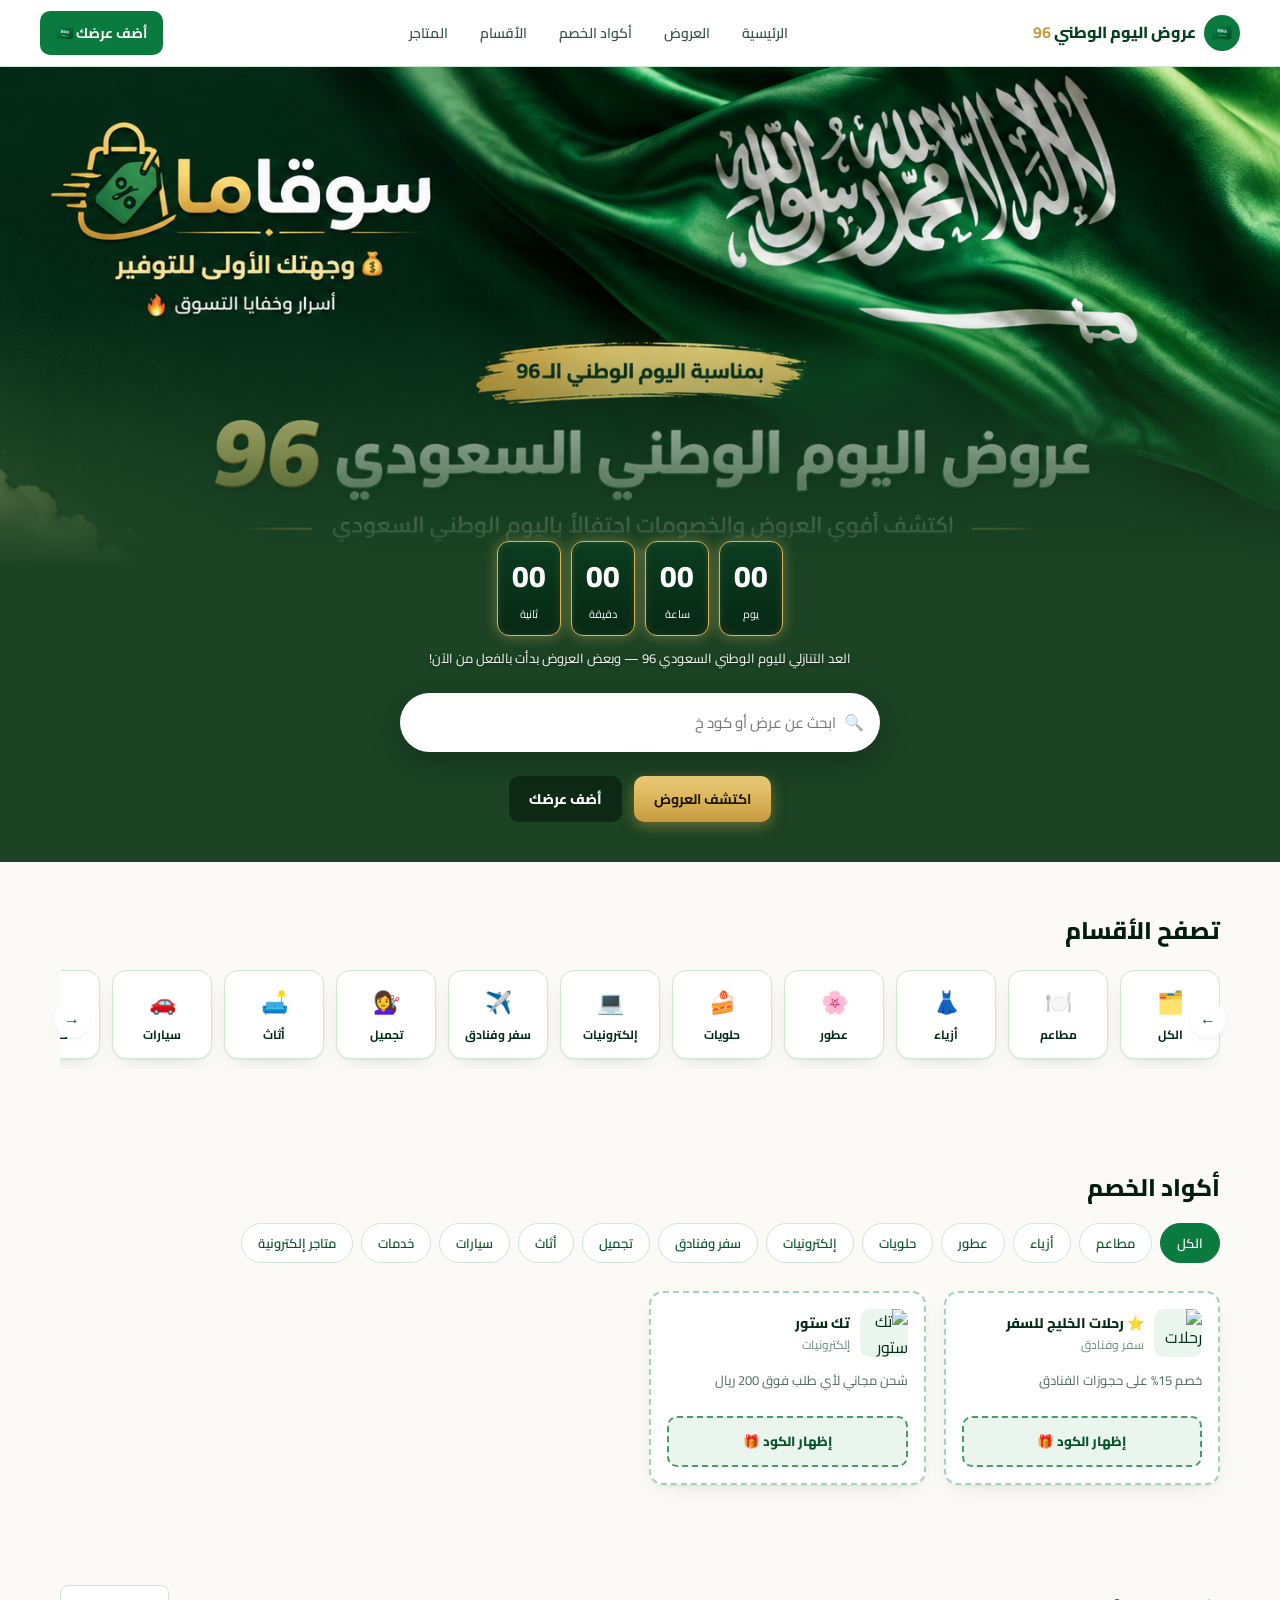
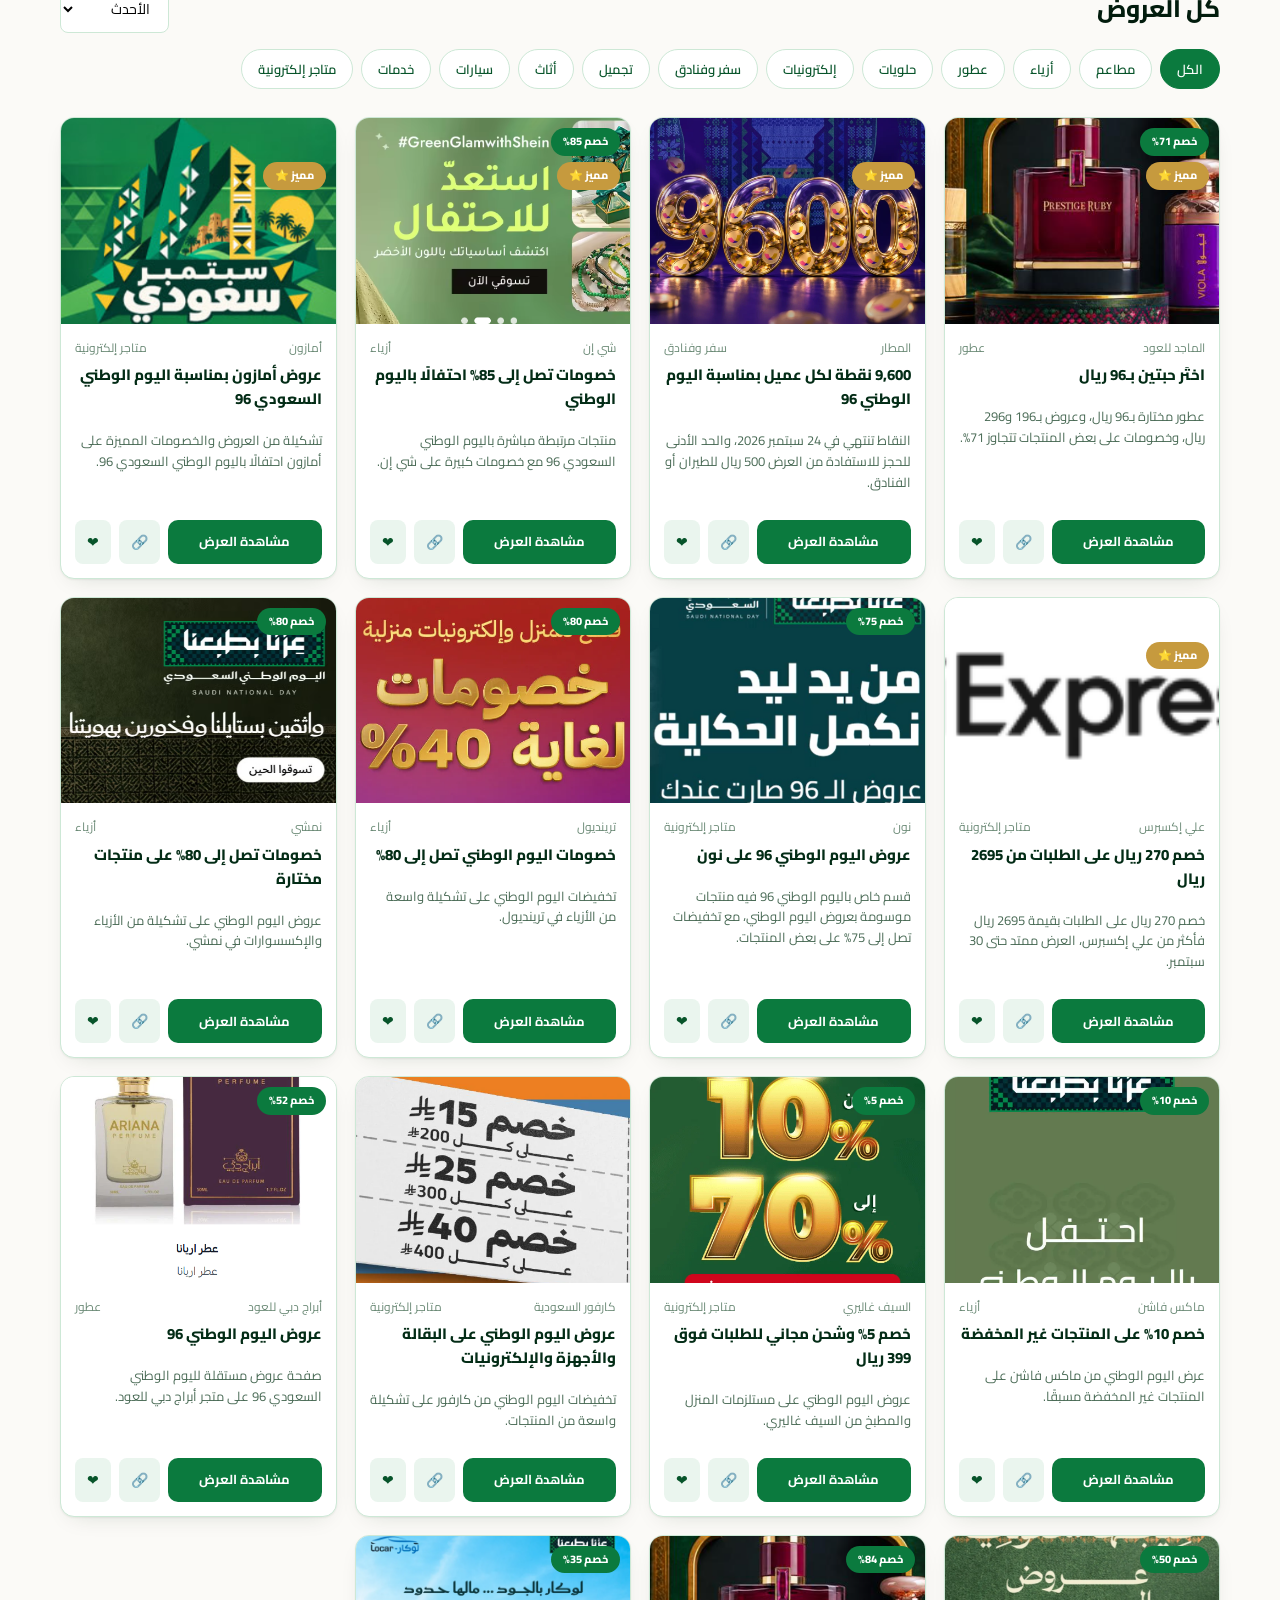
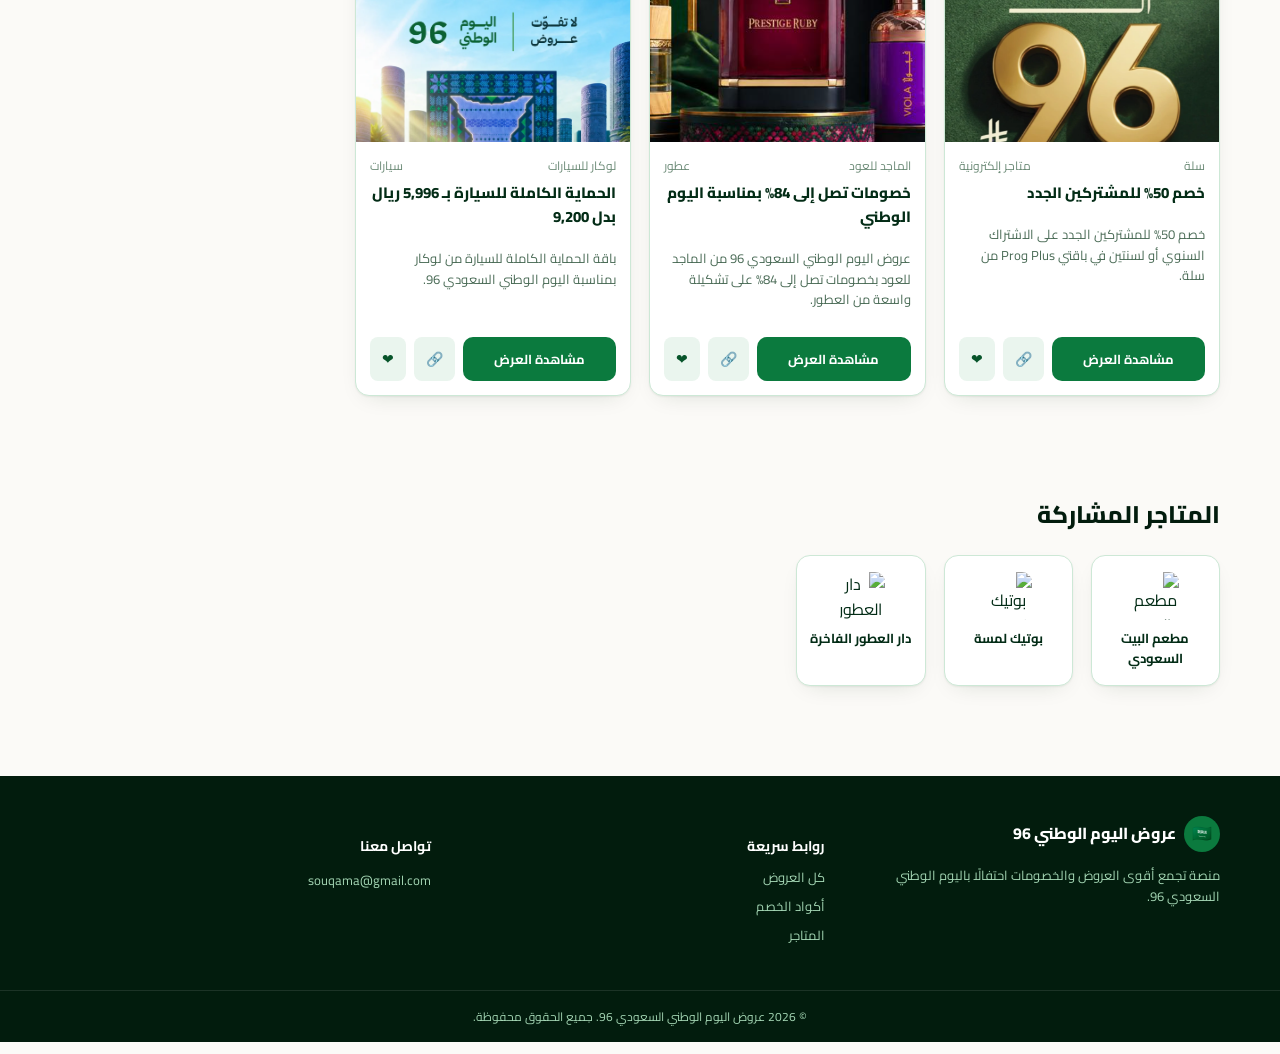
==== commit 4dfb7a48: "Add files via upload" ====
--- a/index.html
+++ b/index.html
@@ -32,12 +32,10 @@
       <a href="#coupons">أكواد الخصم</a>
       <a href="#categories">الأقسام</a>
       <a href="#stores">المتاجر</a>
-      <a href="/admin/" class="mobile-admin-link">🔐 إدارة</a>
     </nav>
 
     <div class="header-actions">
       <button class="btn btn-primary" id="openSubmitBtn">أضف عرضك 🇸🇦</button>
-      <a href="/admin/" class="btn btn-admin">🔐 إدارة</a>
     </div>
 
     <button class="menu-toggle" id="menuToggle" aria-label="فتح القائمة">☰</button>
@@ -137,7 +135,7 @@
       <p id="footerContact" class="footer-desc"></p>
     </div>
   </div>
-  <p class="footer-copy">© <span id="year"></span> عروض اليوم الوطني السعودي 96. جميع الحقوق محفوظة. · <a href="/admin/" class="admin-link">إدارة</a></p>
+  <p class="footer-copy">© <span id="year"></span> عروض اليوم الوطني السعودي 96. جميع الحقوق محفوظة.</p>
 </footer>
 
 <!-- ============ Offer/Coupon Detail Modal ============ -->
@@ -151,18 +149,19 @@
     <button class="modal-close" id="closeSubmitModal">✕</button>
     <h3>أضف عرضك 🇸🇦</h3>
     <p class="modal-note">عبّئ البيانات وسنراجعها ونتواصل معك لنشر العرض.</p>
-    <form id="submitOfferForm" name="submit-offer" method="POST" data-netlify="true" netlify-honeypot="bot-field">
+    <form id="submitOfferForm" name="submit-offer" method="POST" data-netlify="true" netlify-honeypot="bot-field" enctype="multipart/form-data">
       <input type="hidden" name="form-name" value="submit-offer">
       <p class="hidden"><label>لا تعبّئ هذا الحقل: <input name="bot-field"></label></p>
       <label>اسم المتجر أو الموقع *<input required name="storeName" type="text"></label>
       <label>ما هو العرض؟ *<input required name="title" type="text"></label>
       <label>وصف العرض<textarea name="description" rows="3"></textarea></label>
       <label>رابط العرض أو المتجر *<input required name="offerUrl" type="url" dir="ltr" placeholder="https://"></label>
+      <label>صورة العرض (اختياري)<input name="image" type="file" accept="image/*"></label>
       <label>القسم *
         <select required name="category" id="submitCategorySelect"></select>
       </label>
       <label>كود الخصم (إن وجد)<input name="discountCode" type="text" dir="ltr"></label>
-      <label>وسيلة تواصلك (جوال أو إيميل) *<input required name="contact" type="text"></label>
+      <label>وسيلة تواصلك (اختياري)<input name="contact" type="text"></label>
       <div class="submit-actions">
         <button type="submit" class="btn btn-primary">إرسال العرض للمراجعة</button>
       </div>
